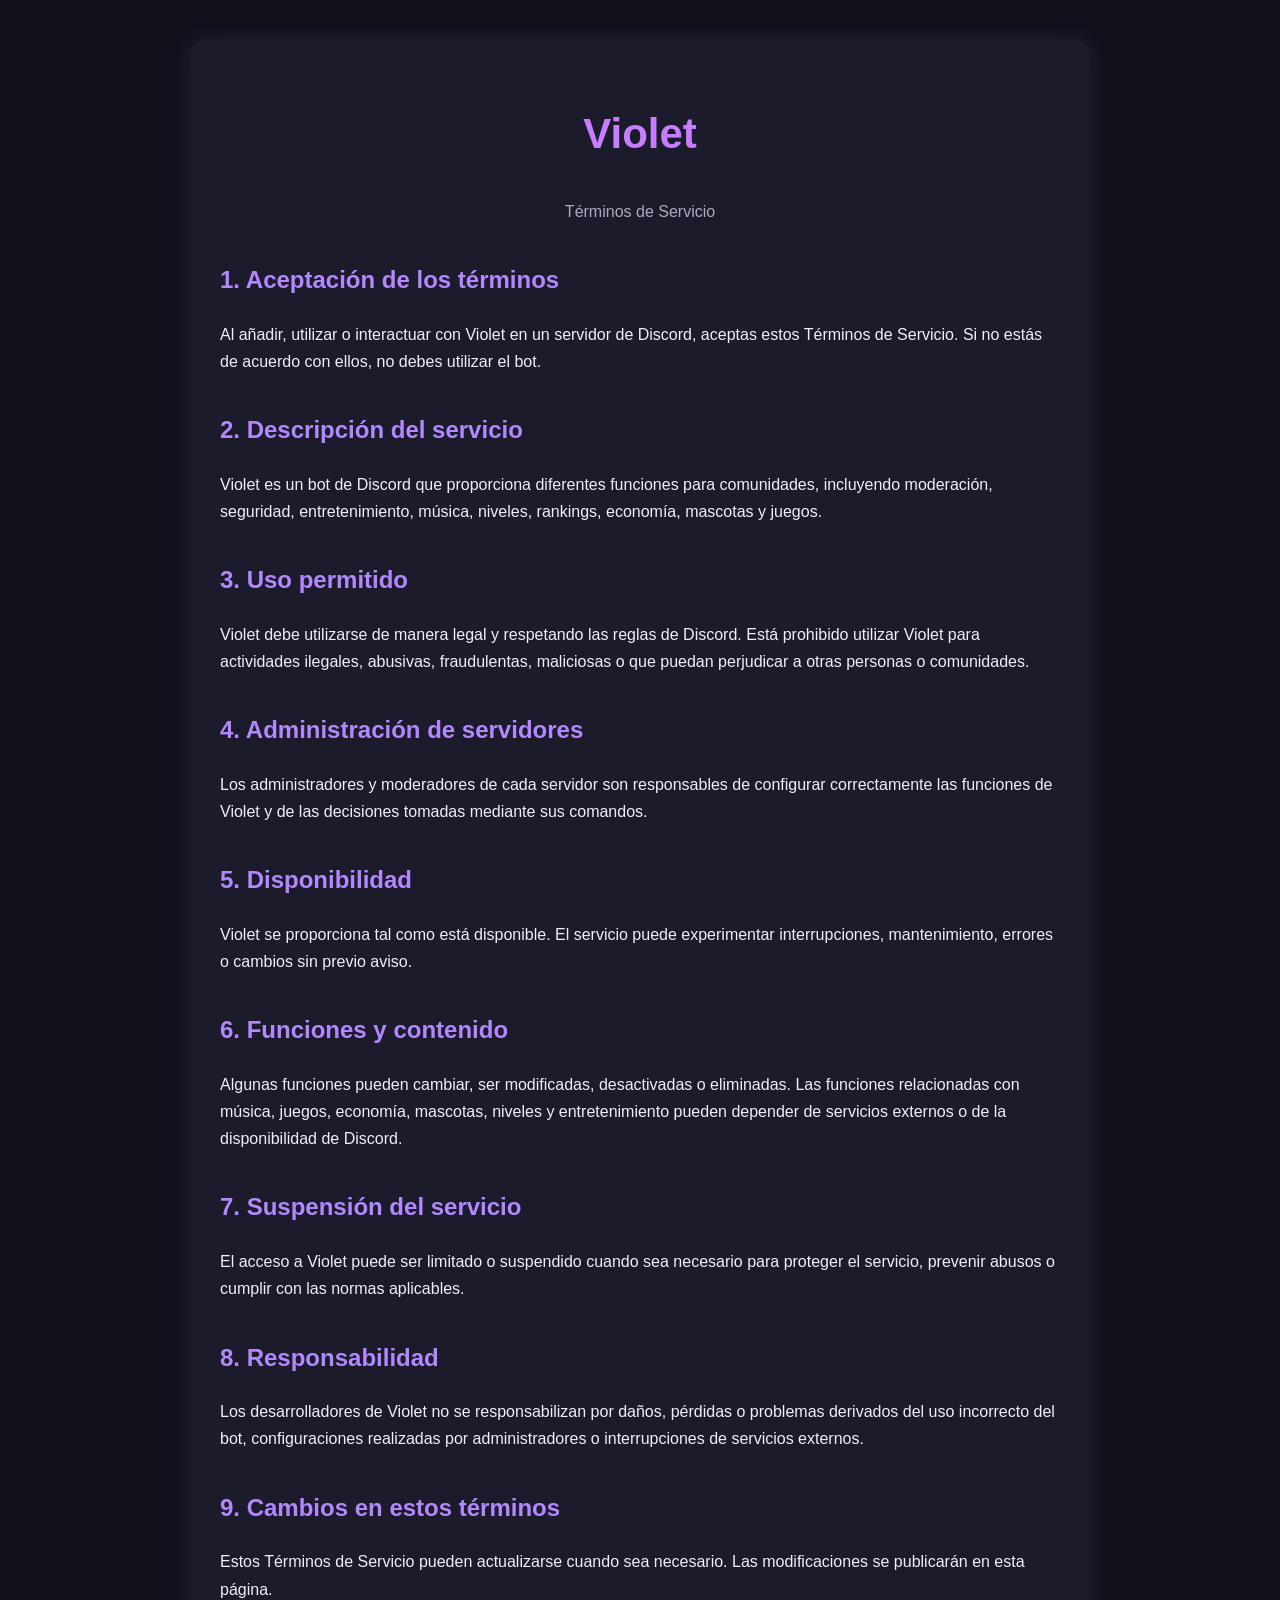
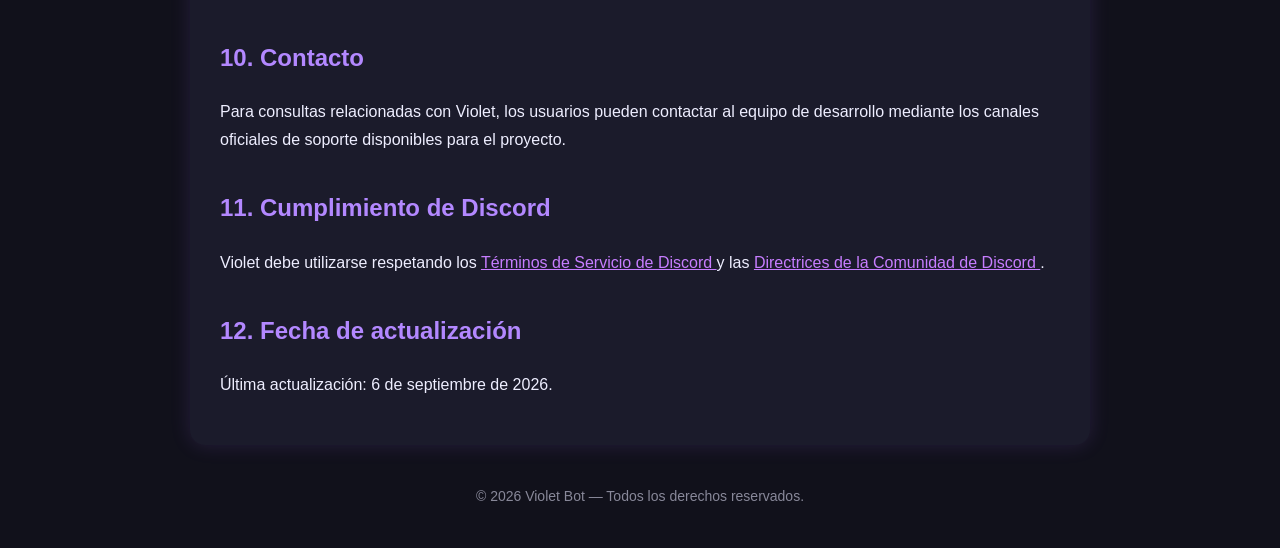
==== docs/index.html @ 48bd0269 "Crear docs/index.html" ====
<!DOCTYPE html>
<html lang="es">
<head>
    <meta charset="UTF-8">
    <meta name="viewport" content="width=device-width, initial-scale=1.0">
    <title>Términos de Servicio - Violet</title>
    <style>
        body {
            margin: 0;
            font-family: Arial, sans-serif;
            background: #11111b;
            color: #eeeeff;
            line-height: 1.7;
        }

        .container {
            max-width: 900px;
            margin: auto;
            padding: 40px 20px;
        }

        h1 {
            text-align: center;
            color: #c77dff;
            font-size: 42px;
        }

        h2 {
            color: #b388ff;
            margin-top: 35px;
        }

        .card {
            background: #1b1b2b;
            padding: 30px;
            border-radius: 15px;
            box-shadow: 0 0 20px rgba(160, 100, 255, 0.15);
        }

        .subtitle {
            text-align: center;
            color: #aaaac0;
        }

        footer {
            margin-top: 40px;
            text-align: center;
            color: #888899;
            font-size: 14px;
        }

        a {
            color: #c77dff;
        }
    </style>
</head>

<body>
<div class="container">
    <div class="card">

        <h1>Violet</h1>
        <p class="subtitle">Términos de Servicio</p>

        <h2>1. Aceptación de los términos</h2>
        <p>
            Al añadir, utilizar o interactuar con Violet en un servidor de Discord,
            aceptas estos Términos de Servicio. Si no estás de acuerdo con ellos,
            no debes utilizar el bot.
        </p>

        <h2>2. Descripción del servicio</h2>
        <p>
            Violet es un bot de Discord que proporciona diferentes funciones para
            comunidades, incluyendo moderación, seguridad, entretenimiento,
            música, niveles, rankings, economía, mascotas y juegos.
        </p>

        <h2>3. Uso permitido</h2>
        <p>
            Violet debe utilizarse de manera legal y respetando las reglas de
            Discord. Está prohibido utilizar Violet para actividades ilegales,
            abusivas, fraudulentas, maliciosas o que puedan perjudicar a otras
            personas o comunidades.
        </p>

        <h2>4. Administración de servidores</h2>
        <p>
            Los administradores y moderadores de cada servidor son responsables
            de configurar correctamente las funciones de Violet y de las
            decisiones tomadas mediante sus comandos.
        </p>

        <h2>5. Disponibilidad</h2>
        <p>
            Violet se proporciona tal como está disponible. El servicio puede
            experimentar interrupciones, mantenimiento, errores o cambios sin
            previo aviso.
        </p>

        <h2>6. Funciones y contenido</h2>
        <p>
            Algunas funciones pueden cambiar, ser modificadas, desactivadas o
            eliminadas. Las funciones relacionadas con música, juegos, economía,
            mascotas, niveles y entretenimiento pueden depender de servicios
            externos o de la disponibilidad de Discord.
        </p>

        <h2>7. Suspensión del servicio</h2>
        <p>
            El acceso a Violet puede ser limitado o suspendido cuando sea
            necesario para proteger el servicio, prevenir abusos o cumplir con
            las normas aplicables.
        </p>

        <h2>8. Responsabilidad</h2>
        <p>
            Los desarrolladores de Violet no se responsabilizan por daños,
            pérdidas o problemas derivados del uso incorrecto del bot,
            configuraciones realizadas por administradores o interrupciones de
            servicios externos.
        </p>

        <h2>9. Cambios en estos términos</h2>
        <p>
            Estos Términos de Servicio pueden actualizarse cuando sea necesario.
            Las modificaciones se publicarán en esta página.
        </p>

        <h2>10. Contacto</h2>
        <p>
            Para consultas relacionadas con Violet, los usuarios pueden contactar
            al equipo de desarrollo mediante los canales oficiales de soporte
            disponibles para el proyecto.
        </p>

        <h2>11. Cumplimiento de Discord</h2>
        <p>
            Violet debe utilizarse respetando los
            <a href="https://discord.com/terms" target="_blank">
                Términos de Servicio de Discord
            </a>
            y las
            <a href="https://discord.com/guidelines" target="_blank">
                Directrices de la Comunidad de Discord
            </a>.
        </p>

        <h2>12. Fecha de actualización</h2>
        <p>
            Última actualización: 6 de septiembre de 2026.
        </p>

    </div>

    <footer>
        © 2026 Violet Bot — Todos los derechos reservados.
    </footer>
</div>
</body>
</html>
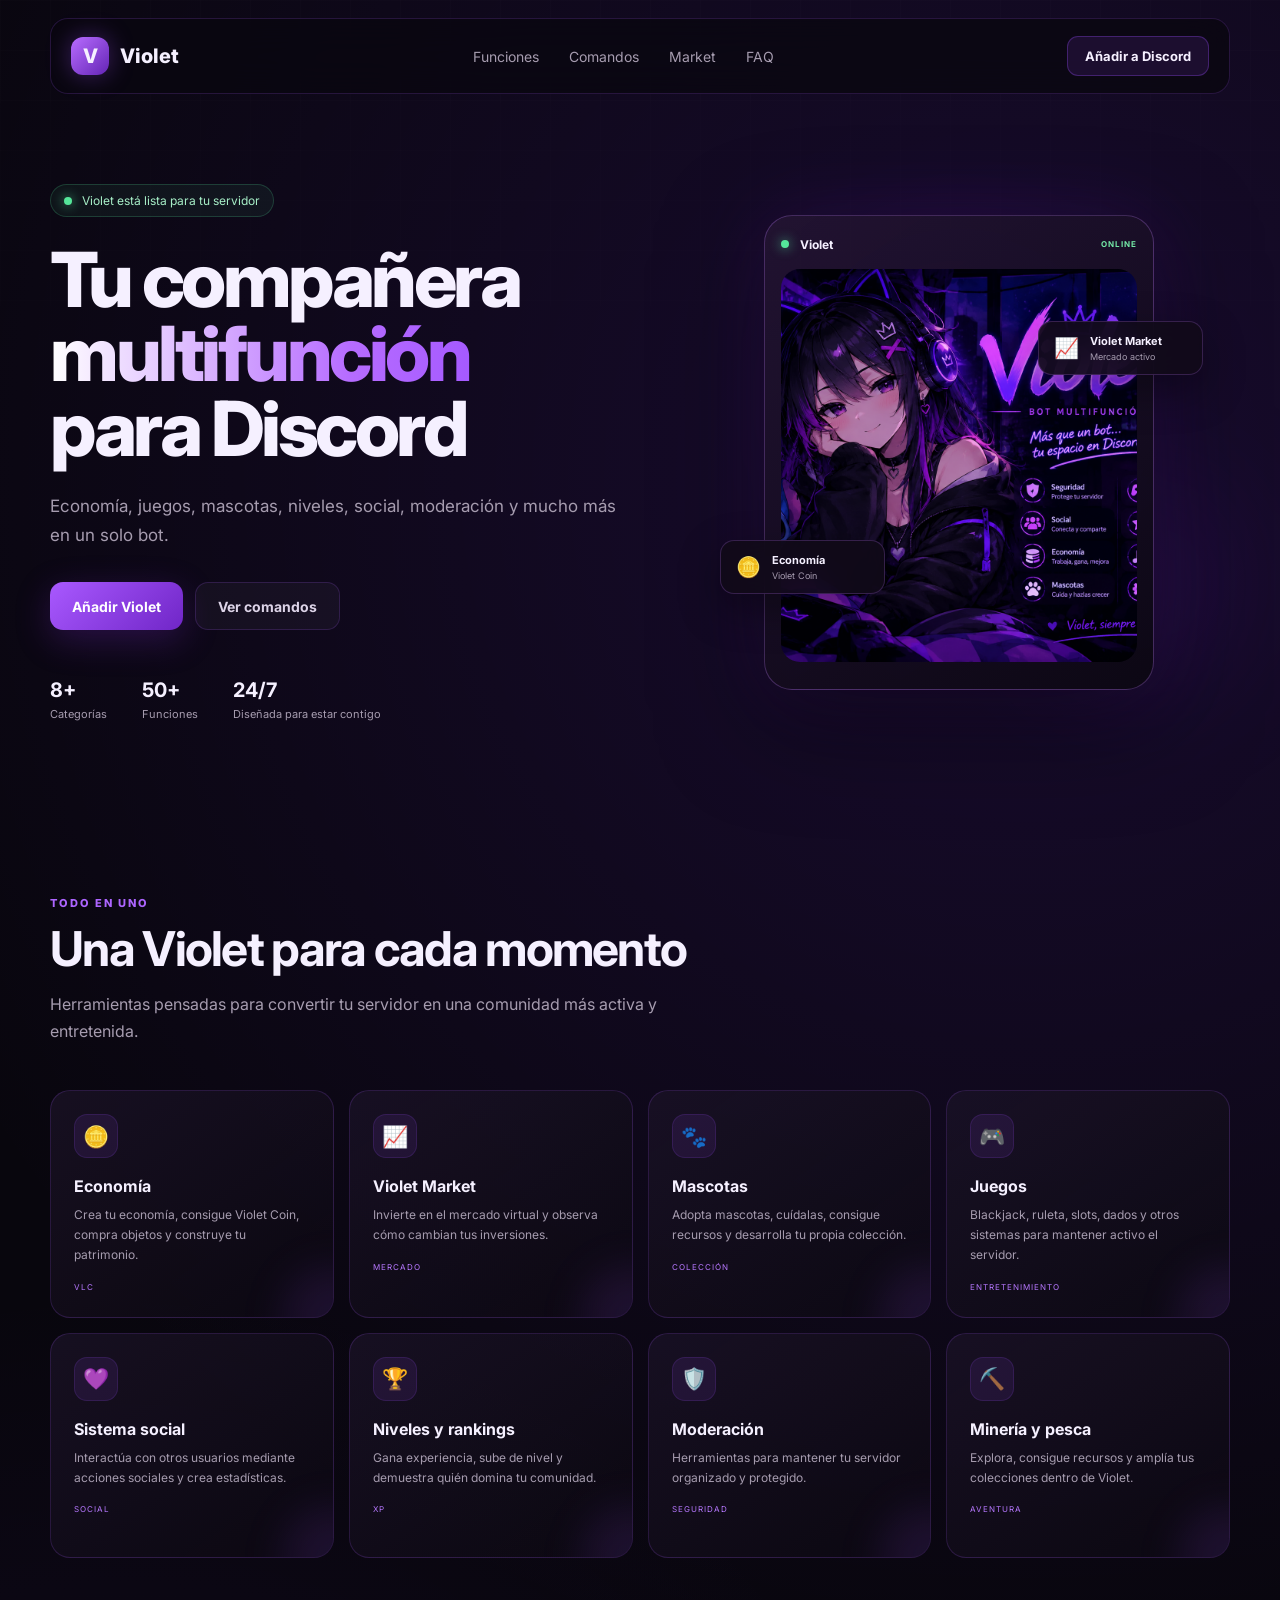
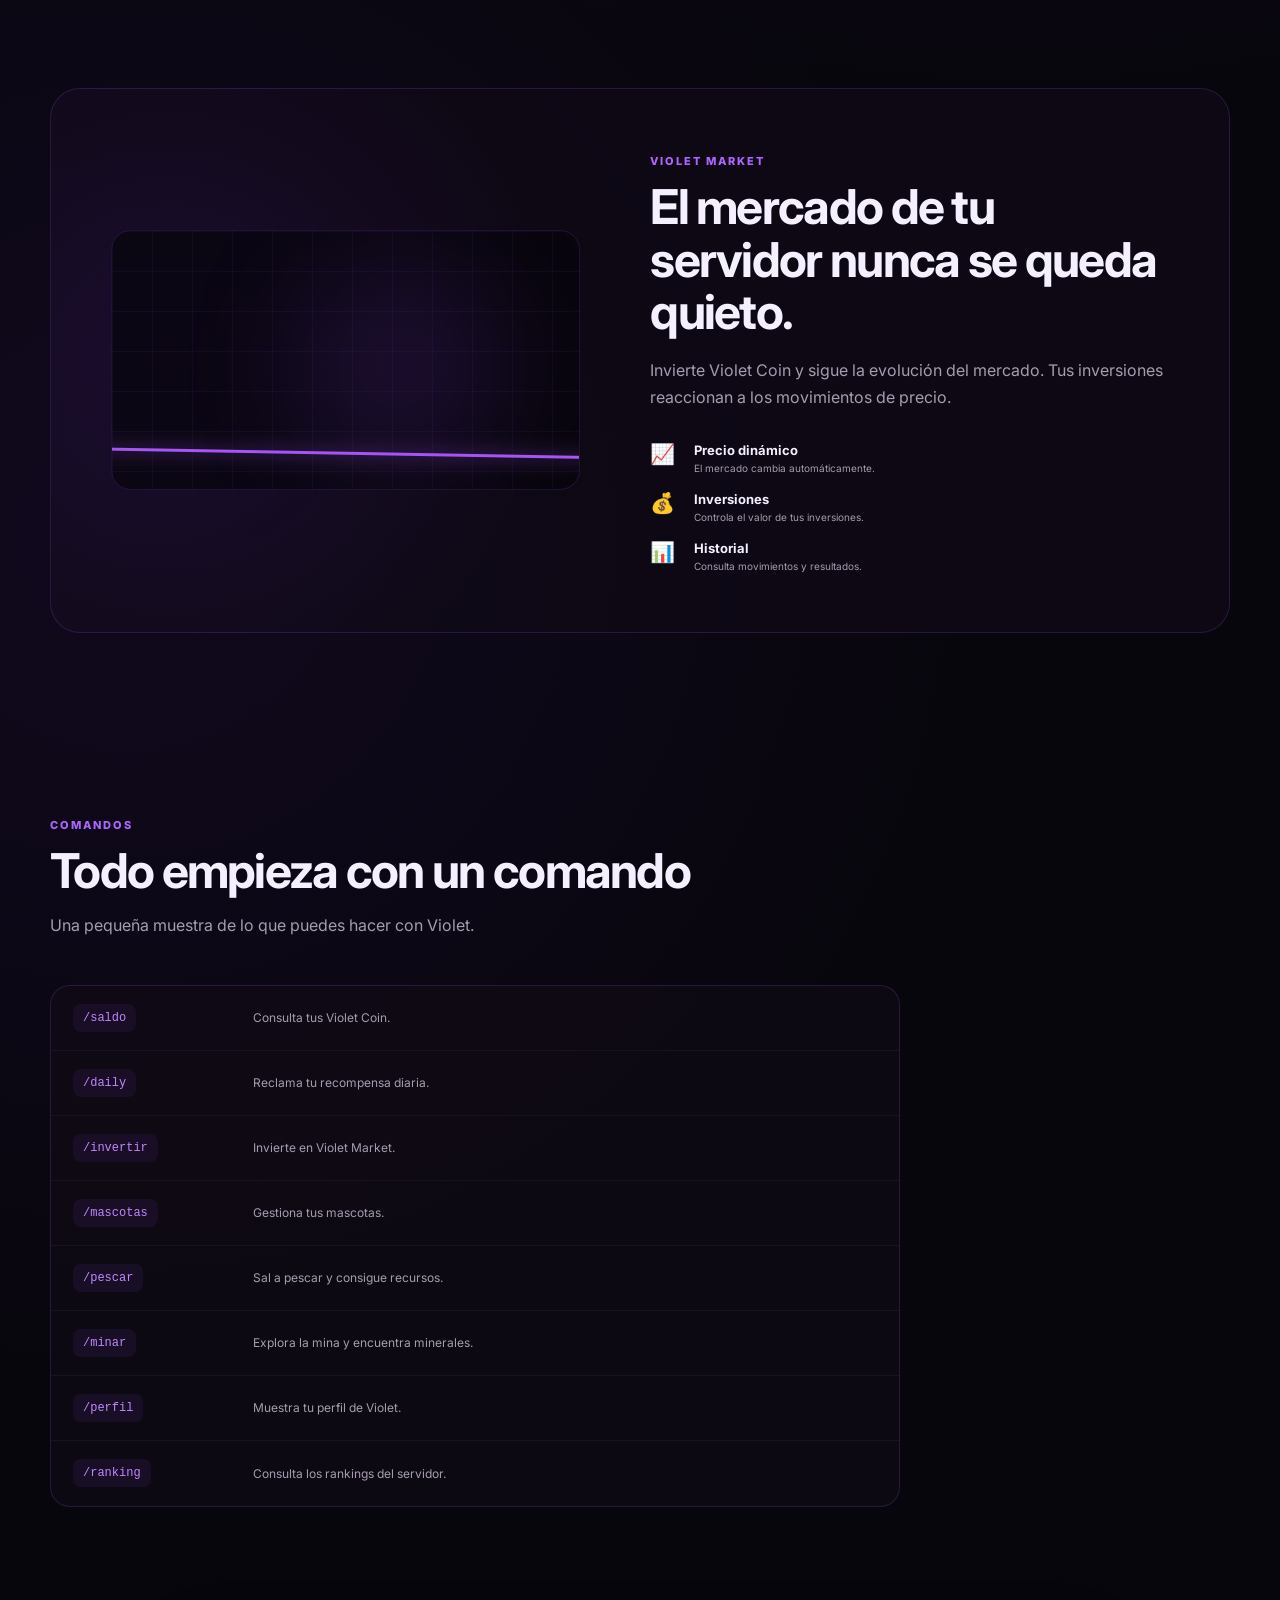
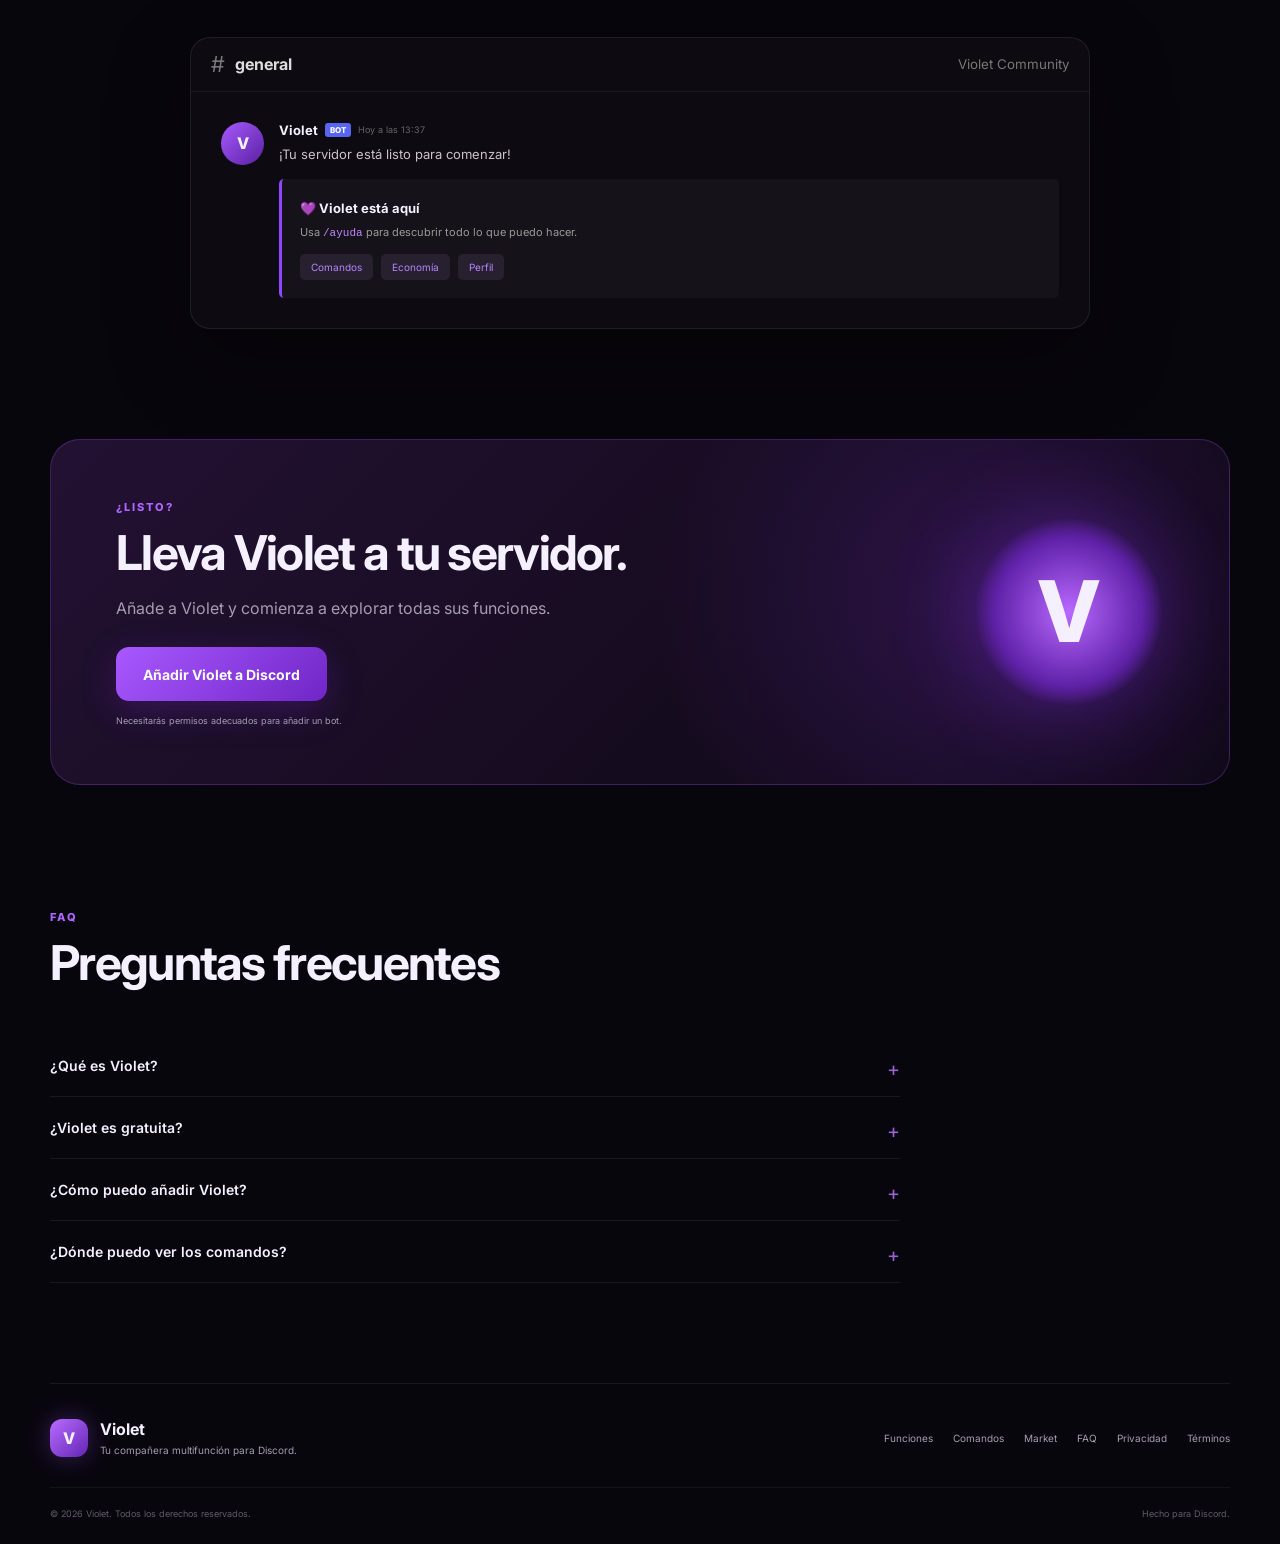
==== commit 1b531a63: "Actualiza cache del sitio Violet" ====
--- a/docs/index.html
+++ b/docs/index.html
@@ -3,159 +3,540 @@
 <head>
     <meta charset="UTF-8">
     <meta name="viewport" content="width=device-width, initial-scale=1.0">
-    <title>Términos de Servicio - Violet</title>
-    <style>
-        body {
-            margin: 0;
-            font-family: Arial, sans-serif;
-            background: #11111b;
-            color: #eeeeff;
-            line-height: 1.7;
-        }
-
-        .container {
-            max-width: 900px;
-            margin: auto;
-            padding: 40px 20px;
-        }
-
-        h1 {
-            text-align: center;
-            color: #c77dff;
-            font-size: 42px;
-        }
-
-        h2 {
-            color: #b388ff;
-            margin-top: 35px;
-        }
-
-        .card {
-            background: #1b1b2b;
-            padding: 30px;
-            border-radius: 15px;
-            box-shadow: 0 0 20px rgba(160, 100, 255, 0.15);
-        }
-
-        .subtitle {
-            text-align: center;
-            color: #aaaac0;
-        }
-
-        footer {
-            margin-top: 40px;
-            text-align: center;
-            color: #888899;
-            font-size: 14px;
-        }
-
-        a {
-            color: #c77dff;
-        }
-    </style>
+
+    <title>Violet — Tu compañera multifunción para Discord</title>
+    <meta name="description" content="Violet es un bot multifunción para Discord con economía, juegos, mascotas, niveles, moderación, Violet Market y mucho más.">
+
+    <link rel="stylesheet" href="style.css">
 </head>
 
 <body>
-<div class="container">
-    <div class="card">
-
-        <h1>Violet</h1>
-        <p class="subtitle">Términos de Servicio</p>
-
-        <h2>1. Aceptación de los términos</h2>
-        <p>
-            Al añadir, utilizar o interactuar con Violet en un servidor de Discord,
-            aceptas estos Términos de Servicio. Si no estás de acuerdo con ellos,
-            no debes utilizar el bot.
-        </p>
-
-        <h2>2. Descripción del servicio</h2>
-        <p>
-            Violet es un bot de Discord que proporciona diferentes funciones para
-            comunidades, incluyendo moderación, seguridad, entretenimiento,
-            música, niveles, rankings, economía, mascotas y juegos.
-        </p>
-
-        <h2>3. Uso permitido</h2>
-        <p>
-            Violet debe utilizarse de manera legal y respetando las reglas de
-            Discord. Está prohibido utilizar Violet para actividades ilegales,
-            abusivas, fraudulentas, maliciosas o que puedan perjudicar a otras
-            personas o comunidades.
-        </p>
-
-        <h2>4. Administración de servidores</h2>
-        <p>
-            Los administradores y moderadores de cada servidor son responsables
-            de configurar correctamente las funciones de Violet y de las
-            decisiones tomadas mediante sus comandos.
-        </p>
-
-        <h2>5. Disponibilidad</h2>
-        <p>
-            Violet se proporciona tal como está disponible. El servicio puede
-            experimentar interrupciones, mantenimiento, errores o cambios sin
-            previo aviso.
-        </p>
-
-        <h2>6. Funciones y contenido</h2>
-        <p>
-            Algunas funciones pueden cambiar, ser modificadas, desactivadas o
-            eliminadas. Las funciones relacionadas con música, juegos, economía,
-            mascotas, niveles y entretenimiento pueden depender de servicios
-            externos o de la disponibilidad de Discord.
-        </p>
-
-        <h2>7. Suspensión del servicio</h2>
-        <p>
-            El acceso a Violet puede ser limitado o suspendido cuando sea
-            necesario para proteger el servicio, prevenir abusos o cumplir con
-            las normas aplicables.
-        </p>
-
-        <h2>8. Responsabilidad</h2>
-        <p>
-            Los desarrolladores de Violet no se responsabilizan por daños,
-            pérdidas o problemas derivados del uso incorrecto del bot,
-            configuraciones realizadas por administradores o interrupciones de
-            servicios externos.
-        </p>
-
-        <h2>9. Cambios en estos términos</h2>
-        <p>
-            Estos Términos de Servicio pueden actualizarse cuando sea necesario.
-            Las modificaciones se publicarán en esta página.
-        </p>
-
-        <h2>10. Contacto</h2>
-        <p>
-            Para consultas relacionadas con Violet, los usuarios pueden contactar
-            al equipo de desarrollo mediante los canales oficiales de soporte
-            disponibles para el proyecto.
-        </p>
-
-        <h2>11. Cumplimiento de Discord</h2>
-        <p>
-            Violet debe utilizarse respetando los
-            <a href="https://discord.com/terms" target="_blank">
-                Términos de Servicio de Discord
-            </a>
-            y las
-            <a href="https://discord.com/guidelines" target="_blank">
-                Directrices de la Comunidad de Discord
-            </a>.
-        </p>
-
-        <h2>12. Fecha de actualización</h2>
-        <p>
-            Última actualización: 6 de septiembre de 2026.
-        </p>
-
-    </div>
-
+
+    <!-- NAVBAR -->
+    <header class="navbar">
+        <a href="#inicio" class="brand">
+            <div class="brand-icon">V</div>
+            <span>Violet</span>
+        </a>
+
+        <nav>
+            <a href="#funciones">Funciones</a>
+            <a href="#comandos">Comandos</a>
+            <a href="#market">Market</a>
+            <a href="#faq">FAQ</a>
+        </nav>
+
+        <a href="#invitar" class="nav-button">
+            Añadir a Discord
+        </a>
+    </header>
+
+
+    <!-- HERO -->
+    <main id="inicio">
+
+        <section class="hero">
+
+            <div class="hero-content">
+
+                <div class="status-badge">
+                    <span class="status-dot"></span>
+                    Violet está lista para tu servidor
+                </div>
+
+                <h1>
+                    Tu compañera
+                    <span>multifunción</span>
+                    para Discord
+                </h1>
+
+                <p class="hero-description">
+                    Economía, juegos, mascotas, niveles, social,
+                    moderación y mucho más en un solo bot.
+                </p>
+
+                <div class="hero-buttons">
+                    <a href="#invitar" class="button primary">
+                        Añadir Violet
+                    </a>
+
+                    <a href="#comandos" class="button secondary">
+                        Ver comandos
+                    </a>
+                </div>
+
+                <div class="hero-stats">
+                    <div>
+                        <strong>8+</strong>
+                        <span>Categorías</span>
+                    </div>
+
+                    <div>
+                        <strong>50+</strong>
+                        <span>Funciones</span>
+                    </div>
+
+                    <div>
+                        <strong>24/7</strong>
+                        <span>Diseñada para estar contigo</span>
+                    </div>
+                </div>
+
+            </div>
+
+
+            <div class="hero-visual">
+
+                <div class="glow glow-one"></div>
+                <div class="glow glow-two"></div>
+
+                <div class="violet-card">
+
+                    <div class="card-top">
+                        <span class="online-dot"></span>
+                        <span>Violet</span>
+                        <small>ONLINE</small>
+                    </div>
+
+                    <img
+                        src="assets/violet_panel.png"
+                        alt="Violet"
+                        onerror="this.style.display='none'; document.getElementById('imageFallback').style.display='flex';"
+                    >
+
+                    <div id="imageFallback" class="image-fallback">
+                        V
+                    </div>
+
+                    <div class="floating-card card-economy">
+                        <span>🪙</span>
+                        <div>
+                            <b>Economía</b>
+                            <small>Violet Coin</small>
+                        </div>
+                    </div>
+
+                    <div class="floating-card card-market">
+                        <span>📈</span>
+                        <div>
+                            <b>Violet Market</b>
+                            <small>Mercado activo</small>
+                        </div>
+                    </div>
+
+                </div>
+
+            </div>
+
+        </section>
+
+
+        <!-- FEATURES -->
+        <section id="funciones" class="section">
+
+            <div class="section-heading">
+                <span class="section-label">TODO EN UNO</span>
+                <h2>Una Violet para cada momento</h2>
+                <p>
+                    Herramientas pensadas para convertir tu servidor
+                    en una comunidad más activa y entretenida.
+                </p>
+            </div>
+
+
+            <div class="feature-grid">
+
+                <article class="feature-card">
+                    <div class="feature-icon">🪙</div>
+                    <h3>Economía</h3>
+                    <p>
+                        Crea tu economía, consigue Violet Coin,
+                        compra objetos y construye tu patrimonio.
+                    </p>
+                    <span class="feature-tag">VLC</span>
+                </article>
+
+
+                <article class="feature-card">
+                    <div class="feature-icon">📈</div>
+                    <h3>Violet Market</h3>
+                    <p>
+                        Invierte en el mercado virtual y observa
+                        cómo cambian tus inversiones.
+                    </p>
+                    <span class="feature-tag">MERCADO</span>
+                </article>
+
+
+                <article class="feature-card">
+                    <div class="feature-icon">🐾</div>
+                    <h3>Mascotas</h3>
+                    <p>
+                        Adopta mascotas, cuídalas, consigue recursos
+                        y desarrolla tu propia colección.
+                    </p>
+                    <span class="feature-tag">COLECCIÓN</span>
+                </article>
+
+
+                <article class="feature-card">
+                    <div class="feature-icon">🎮</div>
+                    <h3>Juegos</h3>
+                    <p>
+                        Blackjack, ruleta, slots, dados y otros
+                        sistemas para mantener activo el servidor.
+                    </p>
+                    <span class="feature-tag">ENTRETENIMIENTO</span>
+                </article>
+
+
+                <article class="feature-card">
+                    <div class="feature-icon">💜</div>
+                    <h3>Sistema social</h3>
+                    <p>
+                        Interactúa con otros usuarios mediante
+                        acciones sociales y crea estadísticas.
+                    </p>
+                    <span class="feature-tag">SOCIAL</span>
+                </article>
+
+
+                <article class="feature-card">
+                    <div class="feature-icon">🏆</div>
+                    <h3>Niveles y rankings</h3>
+                    <p>
+                        Gana experiencia, sube de nivel y demuestra
+                        quién domina tu comunidad.
+                    </p>
+                    <span class="feature-tag">XP</span>
+                </article>
+
+
+                <article class="feature-card">
+                    <div class="feature-icon">🛡️</div>
+                    <h3>Moderación</h3>
+                    <p>
+                        Herramientas para mantener tu servidor
+                        organizado y protegido.
+                    </p>
+                    <span class="feature-tag">SEGURIDAD</span>
+                </article>
+
+
+                <article class="feature-card">
+                    <div class="feature-icon">⛏️</div>
+                    <h3>Minería y pesca</h3>
+                    <p>
+                        Explora, consigue recursos y amplía
+                        tus colecciones dentro de Violet.
+                    </p>
+                    <span class="feature-tag">AVENTURA</span>
+                </article>
+
+            </div>
+
+        </section>
+
+
+        <!-- MARKET -->
+        <section id="market" class="market-section">
+
+            <div class="market-visual">
+                <div class="market-chart">
+                    <div class="chart-line"></div>
+                    <div class="chart-glow"></div>
+                </div>
+            </div>
+
+
+            <div class="market-content">
+
+                <span class="section-label">VIOLET MARKET</span>
+
+                <h2>
+                    El mercado de tu servidor
+                    nunca se queda quieto.
+                </h2>
+
+                <p>
+                    Invierte Violet Coin y sigue la evolución del
+                    mercado. Tus inversiones reaccionan a los
+                    movimientos de precio.
+                </p>
+
+                <div class="market-features">
+
+                    <div>
+                        <span>📈</span>
+                        <strong>Precio dinámico</strong>
+                        <small>El mercado cambia automáticamente.</small>
+                    </div>
+
+                    <div>
+                        <span>💰</span>
+                        <strong>Inversiones</strong>
+                        <small>Controla el valor de tus inversiones.</small>
+                    </div>
+
+                    <div>
+                        <span>📊</span>
+                        <strong>Historial</strong>
+                        <small>Consulta movimientos y resultados.</small>
+                    </div>
+
+                </div>
+
+            </div>
+
+        </section>
+
+
+        <!-- COMMANDS -->
+        <section id="comandos" class="section commands-section">
+
+            <div class="section-heading">
+                <span class="section-label">COMANDOS</span>
+                <h2>Todo empieza con un comando</h2>
+                <p>
+                    Una pequeña muestra de lo que puedes hacer con Violet.
+                </p>
+            </div>
+
+
+            <div class="commands-panel">
+
+                <div class="command-row">
+                    <code>/saldo</code>
+                    <span>Consulta tus Violet Coin.</span>
+                </div>
+
+                <div class="command-row">
+                    <code>/daily</code>
+                    <span>Reclama tu recompensa diaria.</span>
+                </div>
+
+                <div class="command-row">
+                    <code>/invertir</code>
+                    <span>Invierte en Violet Market.</span>
+                </div>
+
+                <div class="command-row">
+                    <code>/mascotas</code>
+                    <span>Gestiona tus mascotas.</span>
+                </div>
+
+                <div class="command-row">
+                    <code>/pescar</code>
+                    <span>Sal a pescar y consigue recursos.</span>
+                </div>
+
+                <div class="command-row">
+                    <code>/minar</code>
+                    <span>Explora la mina y encuentra minerales.</span>
+                </div>
+
+                <div class="command-row">
+                    <code>/perfil</code>
+                    <span>Muestra tu perfil de Violet.</span>
+                </div>
+
+                <div class="command-row">
+                    <code>/ranking</code>
+                    <span>Consulta los rankings del servidor.</span>
+                </div>
+
+            </div>
+
+        </section>
+
+
+        <!-- DISCORD PREVIEW -->
+        <section class="discord-section">
+
+            <div class="discord-window">
+
+                <div class="discord-header">
+                    <span>#</span>
+                    <b>general</b>
+                    <small>Violet Community</small>
+                </div>
+
+                <div class="discord-message">
+
+                    <div class="discord-avatar">V</div>
+
+                    <div class="discord-text">
+
+                        <div>
+                            <strong>Violet</strong>
+                            <span class="bot-badge">BOT</span>
+                            <small>Hoy a las 13:37</small>
+                        </div>
+
+                        <p>
+                            ¡Tu servidor está listo para comenzar!
+                        </p>
+
+                        <div class="discord-embed">
+
+                            <strong>💜 Violet está aquí</strong>
+
+                            <p>
+                                Usa <code>/ayuda</code> para descubrir
+                                todo lo que puedo hacer.
+                            </p>
+
+                            <div class="discord-buttons">
+                                <button>Comandos</button>
+                                <button>Economía</button>
+                                <button>Perfil</button>
+                            </div>
+
+                        </div>
+
+                    </div>
+
+                </div>
+
+            </div>
+
+        </section>
+
+
+        <!-- INVITE -->
+        <section id="invitar" class="invite-section">
+
+            <div class="invite-box">
+
+                <div class="invite-content">
+
+                    <span class="section-label">¿LISTO?</span>
+
+                    <h2>
+                        Lleva Violet
+                        a tu servidor.
+                    </h2>
+
+                    <p>
+                        Añade a Violet y comienza a explorar
+                        todas sus funciones.
+                    </p>
+
+                    <a
+                        href="#"
+                        class="button primary large"
+                        data-invite
+                    >
+                        Añadir Violet a Discord
+                    </a>
+
+                    <p class="invite-note">
+                        Necesitarás permisos adecuados para añadir un bot.
+                    </p>
+
+                </div>
+
+                <div class="invite-orb">
+                    <span>V</span>
+                </div>
+
+            </div>
+
+        </section>
+
+
+        <!-- FAQ -->
+        <section id="faq" class="section faq-section">
+
+            <div class="section-heading">
+                <span class="section-label">FAQ</span>
+                <h2>Preguntas frecuentes</h2>
+            </div>
+
+
+            <div class="faq-list">
+
+                <details>
+                    <summary>¿Qué es Violet?</summary>
+                    <p>
+                        Violet es un bot multifunción para Discord
+                        diseñado para combinar entretenimiento,
+                        economía, sistemas sociales y herramientas
+                        para comunidades.
+                    </p>
+                </details>
+
+                <details>
+                    <summary>¿Violet es gratuita?</summary>
+                    <p>
+                        Las funciones principales de Violet están
+                        diseñadas para utilizarse directamente
+                        dentro de Discord.
+                    </p>
+                </details>
+
+                <details>
+                    <summary>¿Cómo puedo añadir Violet?</summary>
+                    <p>
+                        Utiliza el botón "Añadir Violet a Discord"
+                        para iniciar el proceso de autorización.
+                    </p>
+                </details>
+
+                <details>
+                    <summary>¿Dónde puedo ver los comandos?</summary>
+                    <p>
+                        Puedes consultar los comandos disponibles
+                        directamente desde Discord utilizando
+                        el sistema de ayuda de Violet.
+                    </p>
+                </details>
+
+            </div>
+
+        </section>
+
+    </main>
+
+
+    <!-- FOOTER -->
     <footer>
-        © 2026 Violet Bot — Todos los derechos reservados.
+
+        <div class="footer-main">
+
+            <div class="footer-brand">
+                <div class="brand-icon">V</div>
+
+                <div>
+                    <strong>Violet</strong>
+                    <p>Tu compañera multifunción para Discord.</p>
+                </div>
+            </div>
+
+
+            <div class="footer-links">
+
+                <a href="#funciones">Funciones</a>
+                <a href="#comandos">Comandos</a>
+                <a href="#market">Market</a>
+                <a href="#faq">FAQ</a>
+                <a href="privacy.html">Privacidad</a>
+                <a href="#">Términos</a>
+
+            </div>
+
+        </div>
+
+
+        <div class="footer-bottom">
+            <span>© 2026 Violet. Todos los derechos reservados.</span>
+            <span>Hecho para Discord.</span>
+        </div>
+
     </footer>
-</div>
+
+
+    <script src="script.js?v=7ddc59e"></script>
+
 </body>
-</html>+</html>
--- a/docs/style.css
+++ b/docs/style.css
@@ -0,0 +1,1100 @@
+@import url('https://fonts.googleapis.com/css2?family=Inter:wght@400;500;600;700;800&display=swap');
+
+:root {
+    --bg: #08060d;
+    --bg-secondary: #0d0a14;
+    --card: rgba(20, 15, 31, 0.82);
+    --card-border: rgba(168, 92, 255, 0.18);
+    --purple: #9b4dff;
+    --purple-light: #c084ff;
+    --purple-dark: #6425b5;
+    --text: #f5f0ff;
+    --text-secondary: #a69caf;
+    --success: #55e69a;
+    --radius: 20px;
+    --max-width: 1180px;
+}
+
+* {
+    margin: 0;
+    padding: 0;
+    box-sizing: border-box;
+}
+
+html {
+    scroll-behavior: smooth;
+}
+
+body {
+    font-family: 'Inter', sans-serif;
+    background:
+        radial-gradient(circle at 80% 10%, rgba(126, 45, 255, 0.14), transparent 28%),
+        radial-gradient(circle at 10% 45%, rgba(126, 45, 255, 0.07), transparent 30%),
+        var(--bg);
+    color: var(--text);
+    min-height: 100vh;
+    overflow-x: hidden;
+}
+
+body::before {
+    content: "";
+    position: fixed;
+    inset: 0;
+    pointer-events: none;
+    opacity: 0.025;
+    background-image:
+        linear-gradient(rgba(255,255,255,.5) 1px, transparent 1px),
+        linear-gradient(90deg, rgba(255,255,255,.5) 1px, transparent 1px);
+    background-size: 50px 50px;
+    mask-image: linear-gradient(to bottom, black, transparent 80%);
+}
+
+a {
+    color: inherit;
+    text-decoration: none;
+}
+
+button {
+    font-family: inherit;
+}
+
+.navbar {
+    width: min(var(--max-width), calc(100% - 40px));
+    height: 76px;
+    margin: 18px auto 0;
+    padding: 0 20px;
+    display: flex;
+    align-items: center;
+    justify-content: space-between;
+    gap: 25px;
+    border: 1px solid var(--card-border);
+    border-radius: 18px;
+    background: rgba(10, 7, 16, 0.78);
+    backdrop-filter: blur(18px);
+    position: sticky;
+    top: 15px;
+    z-index: 100;
+}
+
+.brand {
+    display: flex;
+    align-items: center;
+    gap: 11px;
+    font-weight: 800;
+    font-size: 20px;
+}
+
+.brand-icon {
+    width: 38px;
+    height: 38px;
+    border-radius: 12px;
+    display: grid;
+    place-items: center;
+    background: linear-gradient(135deg, #b86cff, #6425b5);
+    box-shadow: 0 0 25px rgba(155, 77, 255, .35);
+    font-weight: 800;
+}
+
+nav {
+    display: flex;
+    align-items: center;
+    gap: 30px;
+}
+
+nav a {
+    color: var(--text-secondary);
+    font-size: 14px;
+    transition: .2s;
+}
+
+nav a:hover {
+    color: white;
+}
+
+.nav-button {
+    padding: 11px 17px;
+    border-radius: 11px;
+    background: rgba(155, 77, 255, .12);
+    border: 1px solid rgba(155, 77, 255, .3);
+    font-size: 13px;
+    font-weight: 700;
+    transition: .2s;
+}
+
+.nav-button:hover {
+    background: rgba(155, 77, 255, .25);
+    transform: translateY(-1px);
+}
+
+.hero {
+    width: min(var(--max-width), calc(100% - 40px));
+    min-height: 680px;
+    margin: auto;
+    display: grid;
+    grid-template-columns: 1.05fr .95fr;
+    align-items: center;
+    gap: 40px;
+    padding: 90px 0 70px;
+}
+
+.hero-content {
+    position: relative;
+    z-index: 2;
+}
+
+.status-badge {
+    width: fit-content;
+    padding: 8px 13px;
+    border: 1px solid rgba(85, 230, 154, .2);
+    background: rgba(85, 230, 154, .06);
+    border-radius: 50px;
+    color: #a7eec7;
+    font-size: 12px;
+    margin-bottom: 25px;
+}
+
+.status-dot,
+.online-dot {
+    display: inline-block;
+    width: 8px;
+    height: 8px;
+    border-radius: 50%;
+    background: var(--success);
+    box-shadow: 0 0 12px rgba(85, 230, 154, .8);
+    margin-right: 7px;
+}
+
+.hero h1 {
+    max-width: 720px;
+    font-size: clamp(44px, 6vw, 76px);
+    line-height: .98;
+    letter-spacing: -3.5px;
+    font-weight: 800;
+}
+
+.hero h1 span {
+    display: block;
+    background: linear-gradient(90deg, #fff, #b66cff, #8c3fff);
+    -webkit-background-clip: text;
+    background-clip: text;
+    color: transparent;
+}
+
+.hero-description {
+    max-width: 570px;
+    margin-top: 27px;
+    color: var(--text-secondary);
+    font-size: 17px;
+    line-height: 1.7;
+}
+
+.hero-buttons {
+    display: flex;
+    flex-wrap: wrap;
+    gap: 12px;
+    margin-top: 32px;
+}
+
+.button {
+    display: inline-flex;
+    align-items: center;
+    justify-content: center;
+    min-height: 48px;
+    padding: 0 22px;
+    border-radius: 13px;
+    font-size: 14px;
+    font-weight: 700;
+    transition: .25s;
+}
+
+.button.primary {
+    color: white;
+    background: linear-gradient(135deg, #a959ff, #7026c7);
+    box-shadow: 0 10px 35px rgba(132, 42, 220, .25);
+}
+
+.button.primary:hover {
+    transform: translateY(-3px);
+    box-shadow: 0 15px 40px rgba(132, 42, 220, .4);
+}
+
+.button.secondary {
+    border: 1px solid var(--card-border);
+    background: rgba(255,255,255,.035);
+    color: #ddd4e8;
+}
+
+.button.secondary:hover {
+    background: rgba(155,77,255,.1);
+    transform: translateY(-2px);
+}
+
+.button.large {
+    min-height: 54px;
+    padding: 0 27px;
+}
+
+.hero-stats {
+    display: flex;
+    gap: 35px;
+    margin-top: 48px;
+}
+
+.hero-stats div {
+    display: flex;
+    flex-direction: column;
+    gap: 5px;
+}
+
+.hero-stats strong {
+    font-size: 20px;
+}
+
+.hero-stats span {
+    color: var(--text-secondary);
+    font-size: 11px;
+}
+
+.hero-visual {
+    position: relative;
+    min-height: 500px;
+    display: grid;
+    place-items: center;
+}
+
+.glow {
+    position: absolute;
+    border-radius: 50%;
+    filter: blur(70px);
+    pointer-events: none;
+}
+
+.glow-one {
+    width: 250px;
+    height: 250px;
+    background: rgba(145, 48, 255, .22);
+    top: 70px;
+}
+
+.glow-two {
+    width: 180px;
+    height: 180px;
+    background: rgba(104, 33, 198, .18);
+    bottom: 30px;
+    right: 10px;
+}
+
+.violet-card {
+    width: min(390px, 80vw);
+    aspect-ratio: .82;
+    border: 1px solid rgba(190, 121, 255, .28);
+    border-radius: 28px;
+    background:
+        linear-gradient(145deg, rgba(35, 20, 51, .9), rgba(12, 8, 19, .94));
+    box-shadow:
+        0 30px 100px rgba(0,0,0,.5),
+        0 0 80px rgba(130, 44, 220, .18);
+    position: relative;
+    overflow: visible;
+    padding: 16px;
+}
+
+.violet-card img {
+    width: 100%;
+    height: calc(100% - 48px);
+    object-fit: cover;
+    object-position: center;
+    border-radius: 19px;
+    display: block;
+    margin-top: 12px;
+}
+
+.card-top {
+    height: 25px;
+    display: flex;
+    align-items: center;
+    gap: 4px;
+    font-size: 12px;
+    font-weight: 700;
+}
+
+.card-top small {
+    margin-left: auto;
+    color: #74e9a7;
+    font-size: 8px;
+    letter-spacing: 1px;
+}
+
+.image-fallback {
+    display: none;
+    position: absolute;
+    inset: 65px 16px 16px;
+    border-radius: 19px;
+    align-items: center;
+    justify-content: center;
+    font-size: 120px;
+    font-weight: 800;
+    background: linear-gradient(145deg, #522080, #160c21);
+    color: #d6aaff;
+}
+
+.floating-card {
+    position: absolute;
+    display: flex;
+    align-items: center;
+    gap: 11px;
+    padding: 12px 15px;
+    border: 1px solid rgba(188, 115, 255, .22);
+    background: rgba(17, 11, 25, .9);
+    backdrop-filter: blur(15px);
+    border-radius: 14px;
+    box-shadow: 0 15px 40px rgba(0,0,0,.35);
+    min-width: 165px;
+}
+
+.floating-card span {
+    font-size: 20px;
+}
+
+.floating-card div {
+    display: flex;
+    flex-direction: column;
+    gap: 3px;
+}
+
+.floating-card b {
+    font-size: 11px;
+}
+
+.floating-card small {
+    color: var(--text-secondary);
+    font-size: 9px;
+}
+
+.card-economy {
+    left: -45px;
+    bottom: 95px;
+}
+
+.card-market {
+    right: -50px;
+    top: 105px;
+}
+
+.section {
+    width: min(var(--max-width), calc(100% - 40px));
+    margin: auto;
+    padding: 100px 0;
+}
+
+.section-heading {
+    max-width: 680px;
+    margin-bottom: 45px;
+}
+
+.section-label {
+    color: #ad65ff;
+    font-size: 11px;
+    letter-spacing: 2px;
+    font-weight: 800;
+}
+
+.section-heading h2,
+.market-content h2,
+.invite-content h2 {
+    margin-top: 12px;
+    font-size: clamp(31px, 4vw, 48px);
+    line-height: 1.1;
+    letter-spacing: -1.7px;
+}
+
+.section-heading p {
+    margin-top: 15px;
+    color: var(--text-secondary);
+    line-height: 1.7;
+}
+
+.feature-grid {
+    display: grid;
+    grid-template-columns: repeat(4, 1fr);
+    gap: 15px;
+}
+
+.feature-card {
+    min-height: 225px;
+    padding: 23px;
+    border-radius: var(--radius);
+    border: 1px solid var(--card-border);
+    background: linear-gradient(145deg, rgba(27, 19, 39, .76), rgba(12, 9, 17, .72));
+    transition: .25s;
+    position: relative;
+    overflow: hidden;
+}
+
+.feature-card::after {
+    content: "";
+    position: absolute;
+    width: 100px;
+    height: 100px;
+    right: -50px;
+    bottom: -50px;
+    border-radius: 50%;
+    background: rgba(155, 77, 255, .12);
+    filter: blur(20px);
+}
+
+.feature-card:hover {
+    transform: translateY(-5px);
+    border-color: rgba(170, 90, 255, .4);
+}
+
+.feature-icon {
+    width: 44px;
+    height: 44px;
+    border-radius: 13px;
+    display: grid;
+    place-items: center;
+    background: rgba(155,77,255,.1);
+    border: 1px solid rgba(155,77,255,.15);
+    font-size: 21px;
+    margin-bottom: 18px;
+}
+
+.feature-card h3 {
+    font-size: 16px;
+}
+
+.feature-card p {
+    color: var(--text-secondary);
+    font-size: 12px;
+    line-height: 1.65;
+    margin-top: 9px;
+}
+
+.feature-tag {
+    display: inline-block;
+    margin-top: 17px;
+    font-size: 8px;
+    letter-spacing: 1px;
+    color: #b778ff;
+}
+
+.market-section {
+    width: min(var(--max-width), calc(100% - 40px));
+    margin: 30px auto 80px;
+    padding: 60px;
+    display: grid;
+    grid-template-columns: .95fr 1.05fr;
+    gap: 70px;
+    align-items: center;
+    border: 1px solid var(--card-border);
+    border-radius: 30px;
+    background:
+        radial-gradient(circle at 10% 50%, rgba(140, 45, 255, .1), transparent 35%),
+        rgba(16, 11, 23, .72);
+}
+
+.market-content > p {
+    margin-top: 18px;
+    color: var(--text-secondary);
+    line-height: 1.7;
+}
+
+.market-features {
+    margin-top: 30px;
+    display: grid;
+    gap: 17px;
+}
+
+.market-features div {
+    display: grid;
+    grid-template-columns: 34px 1fr;
+    column-gap: 10px;
+}
+
+.market-features span {
+    grid-row: span 2;
+    font-size: 20px;
+}
+
+.market-features strong {
+    font-size: 13px;
+}
+
+.market-features small {
+    margin-top: 4px;
+    color: var(--text-secondary);
+    font-size: 10px;
+}
+
+.market-visual {
+    min-height: 300px;
+    display: grid;
+    place-items: center;
+}
+
+.market-chart {
+    width: 100%;
+    height: 260px;
+    position: relative;
+    overflow: hidden;
+    border-radius: 20px;
+    border: 1px solid rgba(155,77,255,.16);
+    background:
+        linear-gradient(rgba(155,77,255,.06) 1px, transparent 1px),
+        linear-gradient(90deg, rgba(155,77,255,.06) 1px, transparent 1px),
+        rgba(7,5,10,.7);
+    background-size: 40px 40px;
+}
+
+.chart-line {
+    position: absolute;
+    width: 120%;
+    height: 70%;
+    left: -5%;
+    top: 17%;
+    border-bottom: 3px solid #a855f7;
+    transform: rotate(-7deg) skewY(8deg);
+    filter: drop-shadow(0 0 9px rgba(168,85,247,.8));
+}
+
+.chart-glow {
+    position: absolute;
+    width: 220px;
+    height: 220px;
+    right: 15%;
+    top: 10%;
+    border-radius: 50%;
+    background: rgba(155,77,255,.12);
+    filter: blur(55px);
+}
+
+.commands-panel {
+    max-width: 850px;
+    border: 1px solid var(--card-border);
+    border-radius: 20px;
+    overflow: hidden;
+    background: rgba(15, 10, 21, .8);
+}
+
+.command-row {
+    min-height: 65px;
+    display: grid;
+    grid-template-columns: 180px 1fr;
+    align-items: center;
+    padding: 0 22px;
+    border-bottom: 1px solid rgba(255,255,255,.045);
+}
+
+.command-row:last-child {
+    border-bottom: 0;
+}
+
+.command-row code {
+    width: fit-content;
+    padding: 7px 10px;
+    border-radius: 8px;
+    color: #c187ff;
+    background: rgba(155,77,255,.08);
+    font-size: 12px;
+}
+
+.command-row span {
+    color: var(--text-secondary);
+    font-size: 12px;
+}
+
+.discord-section {
+    width: min(var(--max-width), calc(100% - 40px));
+    margin: 0 auto;
+    padding: 30px 0 110px;
+}
+
+.discord-window {
+    max-width: 900px;
+    margin: auto;
+    border-radius: 20px;
+    border: 1px solid rgba(255,255,255,.08);
+    overflow: hidden;
+    background: #0d0b11;
+    box-shadow: 0 30px 80px rgba(0,0,0,.35);
+}
+
+.discord-header {
+    height: 54px;
+    padding: 0 20px;
+    display: flex;
+    align-items: center;
+    gap: 10px;
+    border-bottom: 1px solid rgba(255,255,255,.06);
+    color: #ddd;
+}
+
+.discord-header > span {
+    color: #777;
+    font-size: 22px;
+}
+
+.discord-header small {
+    margin-left: auto;
+    color: #777;
+}
+
+.discord-message {
+    display: flex;
+    gap: 15px;
+    padding: 30px;
+}
+
+.discord-avatar {
+    width: 43px;
+    height: 43px;
+    flex-shrink: 0;
+    border-radius: 50%;
+    display: grid;
+    place-items: center;
+    background: linear-gradient(135deg, #a75aff, #5920a1);
+    font-weight: 800;
+}
+
+.discord-text {
+    flex: 1;
+}
+
+.discord-text > div:first-child {
+    display: flex;
+    align-items: center;
+    gap: 7px;
+}
+
+.discord-text strong {
+    font-size: 13px;
+}
+
+.discord-text small {
+    color: #666;
+    font-size: 9px;
+}
+
+.bot-badge {
+    padding: 2px 5px;
+    border-radius: 3px;
+    background: #5865f2;
+    color: white;
+    font-size: 8px;
+    font-weight: 800;
+}
+
+.discord-text > p {
+    margin-top: 8px;
+    color: #c8c3ca;
+    font-size: 13px;
+}
+
+.discord-embed {
+    margin-top: 17px;
+    padding: 18px;
+    border-left: 3px solid #9146ff;
+    border-radius: 5px;
+    background: #151219;
+}
+
+.discord-embed > strong {
+    font-size: 13px;
+}
+
+.discord-embed p {
+    margin-top: 8px;
+    color: #999;
+    font-size: 11px;
+}
+
+.discord-embed code {
+    color: #c487ff;
+}
+
+.discord-buttons {
+    display: flex;
+    gap: 8px;
+    margin-top: 15px;
+}
+
+.discord-buttons button {
+    border: 0;
+    border-radius: 5px;
+    padding: 7px 11px;
+    background: #27212f;
+    color: #b983ff;
+    font-size: 10px;
+}
+
+.invite-section {
+    width: min(var(--max-width), calc(100% - 40px));
+    margin: 0 auto 100px;
+}
+
+.invite-box {
+    min-height: 330px;
+    padding: 55px 65px;
+    border-radius: 30px;
+    border: 1px solid rgba(170,90,255,.25);
+    background:
+        radial-gradient(circle at 80% 50%, rgba(150,55,255,.2), transparent 35%),
+        linear-gradient(135deg, rgba(39,19,55,.9), rgba(13,8,18,.9));
+    display: flex;
+    align-items: center;
+    justify-content: space-between;
+    gap: 40px;
+    overflow: hidden;
+}
+
+.invite-content {
+    max-width: 620px;
+}
+
+.invite-content p {
+    margin: 16px 0 25px;
+    color: var(--text-secondary);
+    line-height: 1.7;
+}
+
+.invite-note {
+    font-size: 9px !important;
+    margin: 12px 0 0 !important;
+}
+
+.invite-orb {
+    width: 190px;
+    height: 190px;
+    flex-shrink: 0;
+    display: grid;
+    place-items: center;
+    border-radius: 50%;
+    background: radial-gradient(circle, #b969ff, #6022a8 55%, transparent 70%);
+    filter: drop-shadow(0 0 45px rgba(145,50,255,.45));
+}
+
+.invite-orb span {
+    font-size: 85px;
+    font-weight: 800;
+}
+
+.faq-section {
+    padding-top: 20px;
+}
+
+.faq-list {
+    max-width: 850px;
+}
+
+details {
+    border-bottom: 1px solid rgba(255,255,255,.07);
+}
+
+summary {
+    cursor: pointer;
+    list-style: none;
+    padding: 22px 0;
+    font-size: 14px;
+    font-weight: 600;
+}
+
+summary::-webkit-details-marker {
+    display: none;
+}
+
+summary::after {
+    content: "+";
+    float: right;
+    color: #9c61d5;
+    font-size: 20px;
+    font-weight: 400;
+}
+
+details[open] summary::after {
+    content: "−";
+}
+
+details p {
+    padding: 0 30px 22px 0;
+    color: var(--text-secondary);
+    font-size: 12px;
+    line-height: 1.7;
+}
+
+footer {
+    width: min(var(--max-width), calc(100% - 40px));
+    margin: auto;
+    padding: 35px 0 25px;
+    border-top: 1px solid rgba(255,255,255,.07);
+}
+
+.footer-main {
+    display: flex;
+    justify-content: space-between;
+    gap: 30px;
+}
+
+.footer-brand {
+    display: flex;
+    gap: 12px;
+    align-items: center;
+}
+
+.footer-brand p {
+    color: var(--text-secondary);
+    font-size: 10px;
+    margin-top: 5px;
+}
+
+.footer-links {
+    display: flex;
+    flex-wrap: wrap;
+    gap: 20px;
+    align-items: center;
+}
+
+.footer-links a {
+    color: var(--text-secondary);
+    font-size: 10px;
+}
+
+.footer-links a:hover {
+    color: white;
+}
+
+.footer-bottom {
+    margin-top: 30px;
+    padding-top: 20px;
+    border-top: 1px solid rgba(255,255,255,.05);
+    display: flex;
+    justify-content: space-between;
+    color: #625b69;
+    font-size: 9px;
+}
+
+
+/* =========================
+   RESPONSIVE
+========================= */
+
+@media (max-width: 950px) {
+
+    .hero {
+        grid-template-columns: 1fr;
+        text-align: center;
+        padding-top: 70px;
+    }
+
+    .hero-content {
+        display: flex;
+        flex-direction: column;
+        align-items: center;
+    }
+
+    .hero-description {
+        max-width: 650px;
+    }
+
+    .hero-visual {
+        min-height: 480px;
+    }
+
+    .feature-grid {
+        grid-template-columns: repeat(2, 1fr);
+    }
+
+    .market-section {
+        grid-template-columns: 1fr;
+        padding: 45px;
+    }
+
+    .market-content {
+        text-align: center;
+    }
+
+    .market-features {
+        text-align: left;
+    }
+}
+
+@media (max-width: 700px) {
+
+    .navbar {
+        width: calc(100% - 20px);
+        height: 65px;
+        padding: 0 13px;
+        margin-top: 10px;
+    }
+
+    nav {
+        display: none;
+    }
+
+    .nav-button {
+        padding: 9px 11px;
+        font-size: 10px;
+    }
+
+    .brand {
+        font-size: 17px;
+    }
+
+    .brand-icon {
+        width: 34px;
+        height: 34px;
+    }
+
+    .hero {
+        width: calc(100% - 30px);
+        padding-top: 55px;
+    }
+
+    .hero h1 {
+        font-size: 45px;
+        letter-spacing: -2.4px;
+    }
+
+    .hero-description {
+        font-size: 14px;
+    }
+
+    .hero-stats {
+        gap: 20px;
+        justify-content: center;
+    }
+
+    .hero-stats span {
+        font-size: 9px;
+    }
+
+    .hero-visual {
+        min-height: 400px;
+    }
+
+    .violet-card {
+        width: 290px;
+    }
+
+    .card-economy {
+        left: -15px;
+        bottom: 65px;
+        min-width: 140px;
+    }
+
+    .card-market {
+        right: -15px;
+        top: 75px;
+        min-width: 140px;
+    }
+
+    .section {
+        width: calc(100% - 30px);
+        padding: 70px 0;
+    }
+
+    .section-heading h2,
+    .market-content h2,
+    .invite-content h2 {
+        font-size: 32px;
+    }
+
+    .feature-grid {
+        grid-template-columns: 1fr;
+    }
+
+    .feature-card {
+        min-height: auto;
+    }
+
+    .market-section {
+        width: calc(100% - 30px);
+        padding: 30px 22px;
+        gap: 30px;
+    }
+
+    .market-chart {
+        height: 210px;
+    }
+
+    .commands-panel {
+        width: 100%;
+    }
+
+    .command-row {
+        grid-template-columns: 125px 1fr;
+        padding: 0 13px;
+        gap: 10px;
+    }
+
+    .command-row span {
+        font-size: 10px;
+    }
+
+    .discord-section {
+        width: calc(100% - 30px);
+    }
+
+    .discord-message {
+        padding: 20px 15px;
+    }
+
+    .discord-header small {
+        display: none;
+    }
+
+    .invite-section {
+        width: calc(100% - 30px);
+    }
+
+    .invite-box {
+        padding: 40px 25px;
+        text-align: center;
+        justify-content: center;
+    }
+
+    .invite-orb {
+        display: none;
+    }
+
+    .footer-main {
+        flex-direction: column;
+    }
+
+    .footer-links {
+        gap: 13px;
+    }
+
+    .footer-bottom {
+        flex-direction: column;
+        gap: 8px;
+    }
+}
+
+@media (max-width: 400px) {
+
+    .hero h1 {
+        font-size: 38px;
+    }
+
+    .hero-buttons {
+        width: 100%;
+        flex-direction: column;
+    }
+
+    .button {
+        width: 100%;
+    }
+
+    .floating-card {
+        transform: scale(.85);
+    }
+
+    .card-economy {
+        left: -35px;
+    }
+
+    .card-market {
+        right: -35px;
+    }
+}
